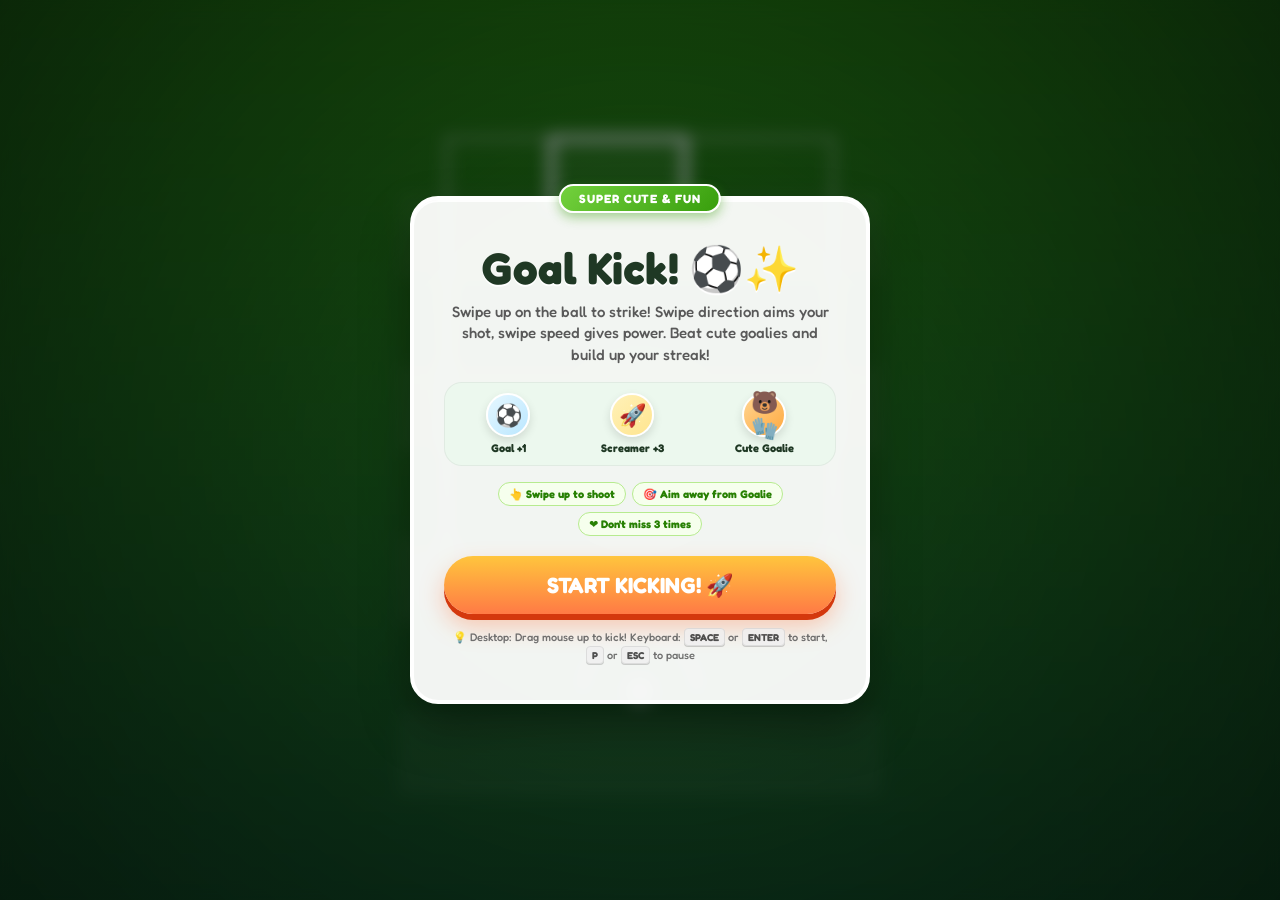
==== goalkick.html @ 9839321a "Goal Kick: Separate HTML, CSS, JS, BGM loop, event SFX tones, child friendly UI, full screen playgri" ====
<!DOCTYPE html>
<html lang="en">
<head>
  <meta charset="utf-8">
  <meta name="viewport" content="width=device-width, initial-scale=1.0, maximum-scale=1.0, user-scalable=no, viewport-fit=cover">
  <meta name="theme-color" content="#278003">
  <title>Goal Kick! - Child Friendly Soccer Arcade</title>

  <!-- SEO & Meta -->
  <meta name="description" content="A super fun, child-friendly Goal Kick soccer arcade game! Swipe up on the ball to score goals against cute goalies in full screen!">
  <meta name="keywords" content="goal kick, soccer game, kids game, html5 game, mobile arcade">

  <!-- Google Fonts -->
  <link rel="preconnect" href="https://fonts.googleapis.com">
  <link rel="preconnect" href="https://fonts.gstatic.com" crossorigin>
  <link href="https://fonts.googleapis.com/css2?family=Fredoka:wght@400;500;600;700&display=swap" rel="stylesheet">

  <!-- Stylesheet -->
  <link rel="stylesheet" href="style.css">
</head>
<body>

  <!-- Fullscreen Canvas Playfield -->
  <canvas id="gameCanvas"></canvas>

  <!-- HUD Top Navigation Bar -->
  <div id="hud" class="hud-container hidden">
    <div class="hud-item score-box">
      <span class="hud-label">SCORE</span>
      <span id="scoreText" class="hud-value">0</span>
    </div>

    <div class="hud-item level-box">
      <span class="hud-label" id="tierNameText">PRACTICE</span>
      <span id="streakText" class="hud-subvalue">Streak 0</span>
    </div>

    <div class="hud-item status-box">
      <div class="lives-box" id="livesContainer">
        <!-- Dynamic Hearts rendered here -->
      </div>
      <div class="best-box">
        <span class="best-label">BEST:</span>
        <span id="bestHudText" class="best-value">0</span>
      </div>
    </div>
  </div>

  <!-- Start Screen Overlay -->
  <div class="overlay-layer" id="titleScreen">
    <div class="game-card bounce-in">
      <div class="card-badge">SUPER CUTE & FUN</div>
      <h1 class="game-title">Goal Kick! ⚽✨</h1>
      <p class="game-subtitle">Swipe up on the ball to strike! Swipe direction aims your shot, swipe speed gives power. Beat cute goalies and build up your streak!</p>

      <div class="character-preview">
        <div class="preview-item">
          <div class="char-avatar ball-bg">⚽</div>
          <span class="char-label">Goal +1</span>
        </div>
        <div class="preview-item">
          <div class="char-avatar fire-bg">🚀</div>
          <span class="char-label">Screamer +3</span>
        </div>
        <div class="preview-item">
          <div class="char-avatar bear-bg">🐻🧤</div>
          <span class="char-label">Cute Goalie</span>
        </div>
      </div>

      <div class="rules-summary">
        <div class="rule-chip">👆 Swipe up to shoot</div>
        <div class="rule-chip">🎯 Aim away from Goalie</div>
        <div class="rule-chip">❤️ Don't miss 3 times</div>
      </div>

      <button class="play-btn" id="startBtn">
        <span>START KICKING! 🚀</span>
      </button>

      <div class="desktop-hint">
        <span>💡 Desktop: Drag mouse up to kick! Keyboard: <kbd>SPACE</kbd> or <kbd>ENTER</kbd> to start, <kbd>P</kbd> or <kbd>ESC</kbd> to pause</span>
      </div>
    </div>
  </div>

  <!-- Game Over Overlay -->
  <div class="overlay-layer hidden" id="gameOverScreen">
    <div class="game-card pop-in" id="overCard">
      <div class="card-badge orange-badge">FULL TIME</div>
      <h2 class="over-title" id="overTitle">Great Kick! 🎉</h2>
      <p class="over-reason" id="overReasonText">Out of chances!</p>

      <div class="score-display">
        <span class="score-label">FINAL SCORE</span>
        <span class="final-score" id="finalScoreText">0</span>
      </div>

      <div class="stats-row">
        <div class="stat-pill">
          <span class="stat-icon">⚽</span>
          <span id="goalsText">0 Goals</span>
        </div>
        <div class="stat-pill">
          <span class="stat-icon">🔥</span>
          <span id="bestStreakText">Best Streak 0</span>
        </div>
      </div>

      <div class="best-score-banner" id="bestBanner">
        🏆 Best Score: <span id="bestScoreText">0</span>
      </div>

      <button class="play-btn again-btn" id="againBtn">
        <span>KICK AGAIN 🔄</span>
      </button>
    </div>
  </div>

  <!-- Pause Overlay -->
  <div class="overlay-layer hidden" id="pauseScreen">
    <div class="game-card pop-in">
      <div class="card-badge blue-badge">PAUSED</div>
      <h2 class="game-title">Game Paused ⏸️</h2>
      <p class="game-subtitle">Taking a quick water break? The goalie is waiting!</p>

      <button class="play-btn" id="resumeBtn">
        <span>RESUME GAME ▶️</span>
      </button>

      <div class="desktop-hint">
        <span>💡 Press <kbd>P</kbd> or <kbd>ESC</kbd> to resume</span>
      </div>
    </div>
  </div>

  <!-- Main Game Engine Script -->
  <script src="script.js"></script>
</body>
</html>
---- style.css ----
/* ==========================================================================
   Goal Kick! - Child Friendly & Responsive CSS Design System
   Dual Support for Mobile Devices & Large Desktop Monitors
   ========================================================================== */

:root {
  --primary-font: "Fredoka", "Trebuchet MS", system-ui, -apple-system, sans-serif;
  --bg-pitch-top: #389e0d;
  --bg-pitch-bottom: #1e7a3d;
  --card-bg: rgba(255, 255, 255, 0.95);
  --text-dark: #1f3824;
  --text-muted: #595959;
  --accent-yellow: #ffc53d;
  --accent-orange: #ff7a45;
  --accent-pink: #ff4d4f;
  --accent-blue: #4096ff;
  --accent-green: #52c41a;
  --shadow-color: rgba(5, 25, 10, 0.28);
  --radius-lg: 28px;
  --radius-md: 18px;
  --radius-pill: 999px;
}

* {
  box-sizing: border-box;
  margin: 0;
  padding: 0;
  -webkit-tap-highlight-color: transparent;
  user-select: none;
  -webkit-user-select: none;
}

html, body {
  width: 100%;
  height: 100%;
  overflow: hidden;
  position: fixed;
  inset: 0;
  font-family: var(--primary-font);
  background: radial-gradient(circle at 50% 30%, #52c41a 0%, #278003 60%, #0f4023 100%);
  touch-action: none;
  overscroll-behavior: none;
}

/* --------------------------------------------------------------------------
   Canvas (Responsive Canvas Engine)
   -------------------------------------------------------------------------- */
canvas#gameCanvas {
  position: fixed;
  inset: 0;
  width: 100%;
  height: 100%;
  display: block;
  z-index: 1;
  cursor: grab;
}

canvas#gameCanvas:active {
  cursor: grabbing;
}

/* --------------------------------------------------------------------------
   HUD Top Navigation Bar (Mobile & Desktop Responsive)
   -------------------------------------------------------------------------- */
.hud-container {
  position: fixed;
  top: max(10px, env(safe-area-inset-top));
  left: 50%;
  transform: translateX(-50%);
  width: calc(100% - 24px);
  max-width: 540px;
  z-index: 10;
  display: flex;
  align-items: center;
  justify-content: space-between;
  padding: 8px 16px;
  background: rgba(255, 255, 255, 0.94);
  backdrop-filter: blur(14px);
  -webkit-backdrop-filter: blur(14px);
  border: 3px solid rgba(255, 255, 255, 0.95);
  border-radius: var(--radius-pill);
  box-shadow: 0 10px 28px var(--shadow-color), 0 3px 8px rgba(0,0,0,0.1);
  transition: opacity 0.3s ease, transform 0.3s ease;
}

.hud-container.hidden {
  opacity: 0;
  pointer-events: none;
  transform: translate(-50%, -24px);
}

.hud-item {
  display: flex;
  flex-direction: column;
  align-items: center;
}

.score-box {
  align-items: flex-start;
}

.hud-label {
  font-size: 10px;
  font-weight: 700;
  letter-spacing: 0.08em;
  color: #8c8c8c;
}

.hud-value {
  font-size: clamp(20px, 3.5vw, 28px);
  font-weight: 700;
  color: #1f3824;
  line-height: 1;
  text-shadow: 0 1px 0 #fff;
}

.hud-subvalue {
  font-size: clamp(13px, 2.8vw, 16px);
  font-weight: 700;
  color: #389e0d;
}

.level-box {
  align-items: center;
}

/* Status Box: Hearts & Best */
.status-box {
  align-items: flex-end;
  gap: 2px;
}

.lives-box {
  display: flex;
  flex-direction: row;
  gap: 4px;
  align-items: center;
}

.heart-icon {
  font-size: clamp(16px, 3vw, 20px);
  display: inline-block;
  filter: drop-shadow(0 2px 4px rgba(255, 77, 79, 0.4));
  transition: transform 0.25s cubic-bezier(0.175, 0.885, 0.32, 1.275);
}

.heart-icon.lost {
  filter: grayscale(1) opacity(0.3);
  transform: scale(0.75);
}

.best-box {
  display: flex;
  align-items: center;
  gap: 4px;
  font-size: 11px;
  font-weight: 700;
  color: #8c8c8c;
}

.best-value {
  color: #d48806;
}

/* --------------------------------------------------------------------------
   Overlay Layers (Title, Game Over, Pause)
   -------------------------------------------------------------------------- */
.overlay-layer {
  position: fixed;
  inset: 0;
  z-index: 20;
  display: flex;
  align-items: center;
  justify-content: center;
  padding: 20px;
  background: radial-gradient(circle at center, rgba(10, 40, 20, 0.45) 0%, rgba(5, 20, 10, 0.82) 100%);
  backdrop-filter: blur(8px);
  -webkit-backdrop-filter: blur(8px);
  transition: opacity 0.3s ease;
}

.overlay-layer.hidden {
  display: none !important;
}

.game-card {
  width: 100%;
  max-width: 440px;
  background: var(--card-bg);
  border-radius: var(--radius-lg);
  padding: clamp(24px, 5vw, 36px) clamp(20px, 4vw, 30px);
  text-align: center;
  position: relative;
  box-shadow: 0 24px 48px rgba(0, 0, 0, 0.36), inset 0 2px 0 rgba(255, 255, 255, 0.9);
  border: 4px solid #ffffff;
}

/* Animations */
.bounce-in {
  animation: bounceIn 0.6s cubic-bezier(0.175, 0.885, 0.32, 1.275) both;
}

.pop-in {
  animation: popIn 0.4s cubic-bezier(0.34, 1.56, 0.64, 1) both;
}

@keyframes bounceIn {
  0% { opacity: 0; transform: scale(0.5) translateY(40px); }
  60% { opacity: 1; transform: scale(1.04) translateY(-6px); }
  100% { transform: scale(1) translateY(0); }
}

@keyframes popIn {
  0% { opacity: 0; transform: scale(0.85); }
  100% { opacity: 1; transform: scale(1); }
}

/* Card Badge */
.card-badge {
  position: absolute;
  top: -16px;
  left: 50%;
  transform: translateX(-50%);
  background: linear-gradient(135deg, #73d13d, #389e0d);
  color: #ffffff;
  font-size: 12px;
  font-weight: 700;
  letter-spacing: 0.08em;
  padding: 5px 18px;
  border-radius: var(--radius-pill);
  box-shadow: 0 4px 12px rgba(56, 158, 13, 0.45);
  border: 2px solid #ffffff;
}

.orange-badge {
  background: linear-gradient(135deg, #ff7a45, #d4380d);
  box-shadow: 0 4px 12px rgba(212, 56, 13, 0.45);
}

.blue-badge {
  background: linear-gradient(135deg, #4096ff, #0958d9);
  box-shadow: 0 4px 12px rgba(9, 88, 217, 0.45);
}

/* Titles & Typography */
.game-title {
  font-size: clamp(32px, 7vw, 44px);
  font-weight: 700;
  color: var(--text-dark);
  line-height: 1.1;
  margin-top: 8px;
  margin-bottom: 8px;
  text-shadow: 0 2px 0 #fff;
}

.game-subtitle {
  font-size: clamp(13px, 2.8vw, 15px);
  font-weight: 500;
  color: var(--text-muted);
  line-height: 1.45;
  margin-bottom: 16px;
}

/* Character Preview Bar */
.character-preview {
  display: flex;
  justify-content: space-around;
  margin: 14px 0 16px;
  padding: 10px 6px;
  background: rgba(235, 248, 238, 0.85);
  border-radius: var(--radius-md);
  border: 1px solid rgba(0, 0, 0, 0.05);
}

.preview-item {
  display: flex;
  flex-direction: column;
  align-items: center;
  gap: 4px;
}

.char-avatar {
  width: clamp(38px, 7.5vw, 44px);
  height: clamp(38px, 7.5vw, 44px);
  border-radius: 50%;
  display: flex;
  align-items: center;
  justify-content: center;
  font-size: clamp(18px, 3.5vw, 22px);
  box-shadow: 0 4px 10px rgba(0,0,0,0.12);
  border: 2px solid #ffffff;
  transition: transform 0.2s ease;
}

.char-avatar:hover {
  transform: scale(1.15) rotate(6deg);
}

.ball-bg { background: linear-gradient(135deg, #e6f7ff, #bae7ff); }
.fire-bg { background: linear-gradient(135deg, #fff1b8, #ffe58f); }
.bear-bg { background: linear-gradient(135deg, #ffd591, #ffa940); }

.char-label {
  font-size: 11px;
  font-weight: 700;
  color: var(--text-dark);
}

/* Rules Summary Chips */
.rules-summary {
  display: flex;
  flex-wrap: wrap;
  gap: 6px;
  justify-content: center;
  margin-bottom: 20px;
}

.rule-chip {
  background: #f6ffed;
  border: 1px solid #b7eb8f;
  color: #278003;
  font-size: 11px;
  font-weight: 700;
  padding: 4px 10px;
  border-radius: var(--radius-pill);
}

/* Buttons with Hover & Active States */
.play-btn {
  width: 100%;
  font-family: inherit;
  font-size: clamp(18px, 4vw, 22px);
  font-weight: 700;
  color: #ffffff;
  background: linear-gradient(180deg, #ffc53d 0%, #ff7a45 100%);
  border: none;
  border-radius: var(--radius-pill);
  padding: 16px 28px;
  cursor: pointer;
  box-shadow: 0 6px 0 #d4380d, 0 12px 24px rgba(255, 122, 69, 0.4);
  transition: transform 0.15s cubic-bezier(0.175, 0.885, 0.32, 1.275), box-shadow 0.15s ease;
  position: relative;
  overflow: hidden;
}

.play-btn:hover {
  transform: translateY(-2px);
  box-shadow: 0 8px 0 #d4380d, 0 16px 28px rgba(255, 122, 69, 0.48);
}

.play-btn:active {
  transform: translateY(4px);
  box-shadow: 0 2px 0 #d4380d, 0 6px 12px rgba(255, 122, 69, 0.3);
}

.again-btn {
  background: linear-gradient(180deg, #73d13d 0%, #389e0d 100%);
  box-shadow: 0 6px 0 #237804, 0 12px 24px rgba(56, 158, 13, 0.4);
}

.again-btn:hover {
  box-shadow: 0 8px 0 #237804, 0 16px 28px rgba(56, 158, 13, 0.48);
}

.again-btn:active {
  box-shadow: 0 2px 0 #237804, 0 6px 12px rgba(56, 158, 13, 0.3);
}

/* Desktop Keyboard Hint */
.desktop-hint {
  margin-top: 14px;
  font-size: 11px;
  font-weight: 500;
  color: var(--text-muted);
  opacity: 0.85;
}

kbd {
  background: #f0f0f0;
  border: 1px solid #d9d9d9;
  border-radius: 4px;
  box-shadow: 0 1px 0 rgba(0,0,0,0.2);
  color: #333;
  display: inline-block;
  font-family: inherit;
  font-size: 10px;
  font-weight: 700;
  padding: 2px 5px;
}

/* Game Over Card Details */
.over-title {
  font-size: clamp(24px, 5vw, 32px);
  font-weight: 700;
  color: var(--text-dark);
  margin-top: 8px;
  margin-bottom: 2px;
}

.over-reason {
  font-size: 14px;
  font-weight: 600;
  color: #ff4d4f;
  margin-bottom: 10px;
}

.score-display {
  margin: 8px 0 14px;
  padding: 10px;
  background: linear-gradient(135deg, #f6ffed, #d9f7be);
  border-radius: var(--radius-md);
  border: 2px dashed #b7eb8f;
}

.score-label {
  font-size: 11px;
  font-weight: 700;
  color: #278003;
  letter-spacing: 0.08em;
  display: block;
}

.final-score {
  font-size: clamp(40px, 9vw, 58px);
  font-weight: 700;
  color: #135200;
  line-height: 1;
}

.stats-row {
  display: flex;
  gap: 10px;
  justify-content: center;
  margin-bottom: 14px;
}

.stat-pill {
  flex: 1;
  background: #f5f5f5;
  padding: 8px 10px;
  border-radius: var(--radius-pill);
  font-size: 12px;
  font-weight: 600;
  color: var(--text-dark);
  display: flex;
  align-items: center;
  justify-content: center;
  gap: 6px;
}

.best-score-banner {
  font-size: 13px;
  font-weight: 700;
  color: #389e0d;
  background: #f6ffed;
  border: 1px solid #b7eb8f;
  padding: 6px 12px;
  border-radius: var(--radius-pill);
  margin-bottom: 18px;
  display: inline-block;
}

/* Media Queries for Desktop & Tablet */
@media (min-width: 768px) {
  .hud-container {
    padding: 10px 24px;
  }
  .game-card {
    max-width: 460px;
  }
}
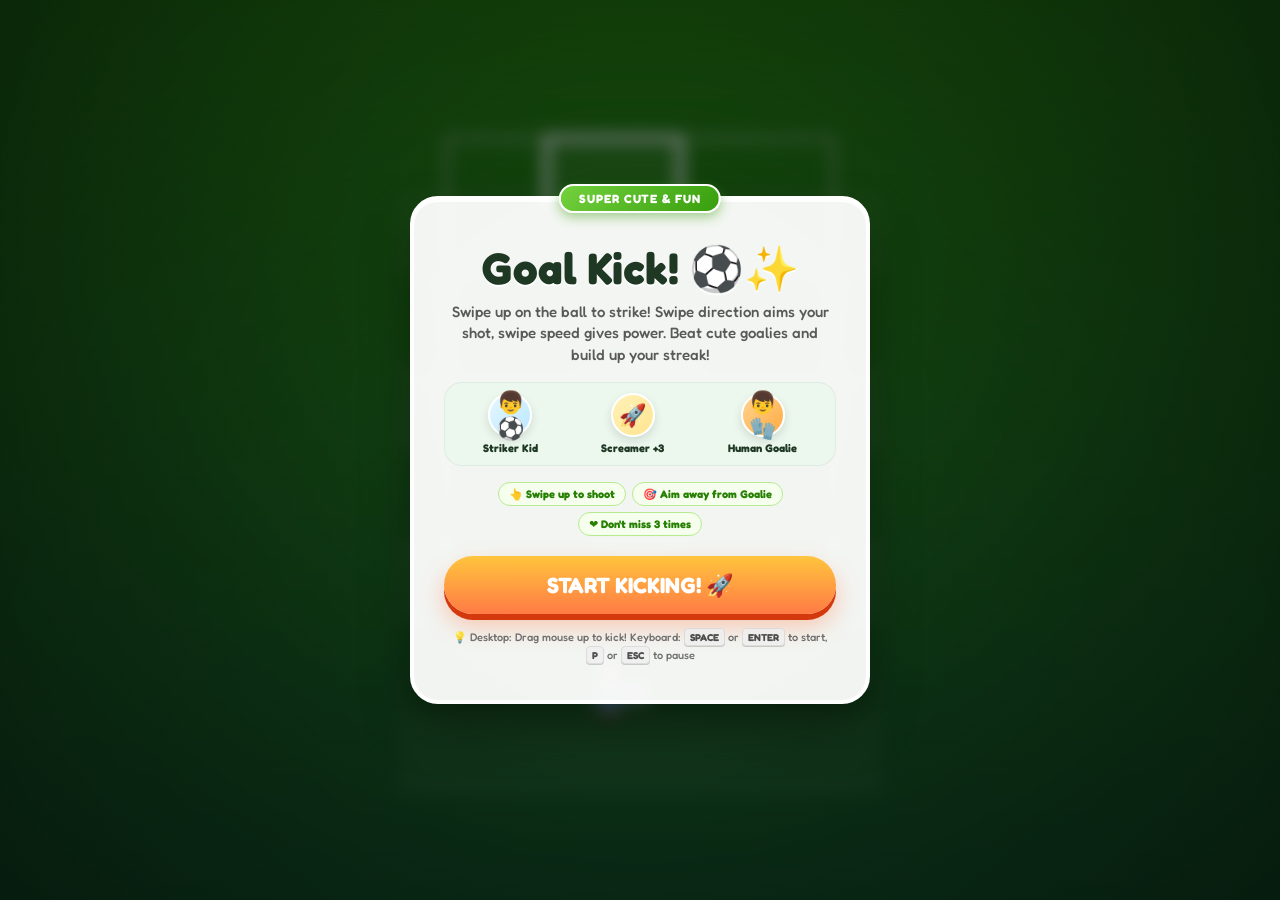
==== commit e36533c8: "Add human kicker character with leg swing animation and human goalkeeper player" ====
--- a/goalkick.html
+++ b/goalkick.html
@@ -55,16 +55,16 @@
 
       <div class="character-preview">
         <div class="preview-item">
-          <div class="char-avatar ball-bg">⚽</div>
-          <span class="char-label">Goal +1</span>
+          <div class="char-avatar ball-bg">👦⚽</div>
+          <span class="char-label">Striker Kid</span>
         </div>
         <div class="preview-item">
           <div class="char-avatar fire-bg">🚀</div>
           <span class="char-label">Screamer +3</span>
         </div>
         <div class="preview-item">
-          <div class="char-avatar bear-bg">🐻🧤</div>
-          <span class="char-label">Cute Goalie</span>
+          <div class="char-avatar bear-bg">👦🧤</div>
+          <span class="char-label">Human Goalie</span>
         </div>
       </div>
 
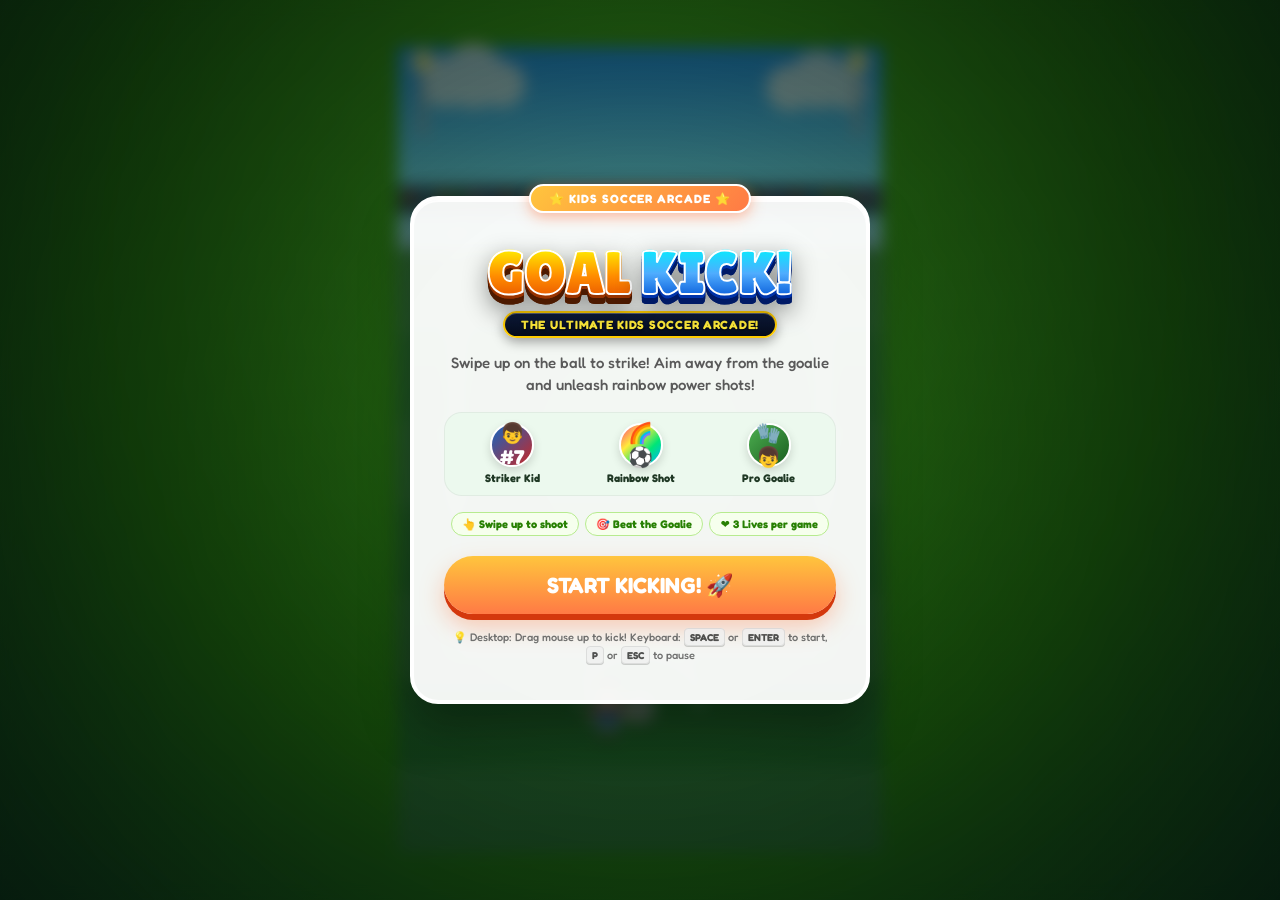
==== commit 23799e07: "Update Goal Kick UI matching arcade image design and position point notifications strictly above goa" ====
--- a/goalkick.html
+++ b/goalkick.html
@@ -4,16 +4,16 @@
   <meta charset="utf-8">
   <meta name="viewport" content="width=device-width, initial-scale=1.0, maximum-scale=1.0, user-scalable=no, viewport-fit=cover">
   <meta name="theme-color" content="#278003">
-  <title>Goal Kick! - Child Friendly Soccer Arcade</title>
+  <title>Goal Kick! - The Ultimate Kids Soccer Arcade</title>
 
   <!-- SEO & Meta -->
   <meta name="description" content="A super fun, child-friendly Goal Kick soccer arcade game! Swipe up on the ball to score goals against cute goalies in full screen!">
   <meta name="keywords" content="goal kick, soccer game, kids game, html5 game, mobile arcade">
 
-  <!-- Google Fonts -->
+  <!-- Google Fonts: Lilita One & Fredoka -->
   <link rel="preconnect" href="https://fonts.googleapis.com">
   <link rel="preconnect" href="https://fonts.gstatic.com" crossorigin>
-  <link href="https://fonts.googleapis.com/css2?family=Fredoka:wght@400;500;600;700&display=swap" rel="stylesheet">
+  <link href="https://fonts.googleapis.com/css2?family=Fredoka:wght@400;600;700;900&family=Lilita+One&display=swap" rel="stylesheet">
 
   <!-- Stylesheet -->
   <link rel="stylesheet" href="style.css">
@@ -49,29 +49,36 @@
   <!-- Start Screen Overlay -->
   <div class="overlay-layer" id="titleScreen">
     <div class="game-card bounce-in">
-      <div class="card-badge">SUPER CUTE & FUN</div>
-      <h1 class="game-title">Goal Kick! ⚽✨</h1>
-      <p class="game-subtitle">Swipe up on the ball to strike! Swipe direction aims your shot, swipe speed gives power. Beat cute goalies and build up your streak!</p>
+      <div class="card-badge arcade-badge">⭐ KIDS SOCCER ARCADE ⭐</div>
+      
+      <!-- 3D Arcade Title Logo matching image -->
+      <h1 class="logo-title">
+        <span class="word-goal">GOAL</span>
+        <span class="word-kick">KICK!</span>
+      </h1>
+      <div class="tagline-banner">THE ULTIMATE KIDS SOCCER ARCADE!</div>
+
+      <p class="game-subtitle">Swipe up on the ball to strike! Aim away from the goalie and unleash rainbow power shots!</p>
 
       <div class="character-preview">
         <div class="preview-item">
-          <div class="char-avatar ball-bg">👦⚽</div>
+          <div class="char-avatar striker-bg">👦#7</div>
           <span class="char-label">Striker Kid</span>
         </div>
         <div class="preview-item">
-          <div class="char-avatar fire-bg">🚀</div>
-          <span class="char-label">Screamer +3</span>
+          <div class="char-avatar rainbow-bg">🌈⚽</div>
+          <span class="char-label">Rainbow Shot</span>
         </div>
         <div class="preview-item">
-          <div class="char-avatar bear-bg">👦🧤</div>
-          <span class="char-label">Human Goalie</span>
+          <div class="char-avatar goalie-bg">🧤👦</div>
+          <span class="char-label">Pro Goalie</span>
         </div>
       </div>
 
       <div class="rules-summary">
         <div class="rule-chip">👆 Swipe up to shoot</div>
-        <div class="rule-chip">🎯 Aim away from Goalie</div>
-        <div class="rule-chip">❤️ Don't miss 3 times</div>
+        <div class="rule-chip">🎯 Beat the Goalie</div>
+        <div class="rule-chip">❤️ 3 Lives per game</div>
       </div>
 
       <button class="play-btn" id="startBtn">
@@ -138,3 +145,4 @@
   <script src="script.js"></script>
 </body>
 </html>
+
--- a/style.css
+++ b/style.css
@@ -230,6 +230,15 @@
   border-radius: var(--radius-pill);
   box-shadow: 0 4px 12px rgba(56, 158, 13, 0.45);
   border: 2px solid #ffffff;
+  white-space: nowrap;
+}
+
+.arcade-badge {
+  background: linear-gradient(135deg, #ffc53d, #ff7a45);
+  box-shadow: 0 4px 14px rgba(255, 122, 69, 0.5);
+  border: 2px solid #ffffff;
+  color: #ffffff;
+  font-weight: 900;
 }
 
 .orange-badge {
@@ -242,7 +251,54 @@
   box-shadow: 0 4px 12px rgba(9, 88, 217, 0.45);
 }
 
-/* Titles & Typography */
+/* 3D Arcade Titles & Tagline Banner (Matches Image) */
+.logo-title {
+  font-family: "Lilita One", "Fredoka", cursive, sans-serif;
+  font-size: clamp(42px, 9vw, 58px);
+  line-height: 0.95;
+  margin-top: 10px;
+  margin-bottom: 4px;
+  display: flex;
+  justify-content: center;
+  align-items: center;
+  gap: 10px;
+  text-transform: uppercase;
+}
+
+.word-goal {
+  background: linear-gradient(180deg, #fff700 0%, #ff8c00 55%, #e65100 100%);
+  -webkit-background-clip: text;
+  -webkit-text-fill-color: transparent;
+  filter: drop-shadow(0 3px 0 #993300) drop-shadow(0 6px 0 #4d1a00) drop-shadow(0 8px 12px rgba(0,0,0,0.4));
+  -webkit-text-stroke: 2px #ffffff;
+  letter-spacing: 0.02em;
+}
+
+.word-kick {
+  background: linear-gradient(180deg, #00f2fe 0%, #4facfe 50%, #0052d4 100%);
+  -webkit-background-clip: text;
+  -webkit-text-fill-color: transparent;
+  filter: drop-shadow(0 3px 0 #0033aa) drop-shadow(0 6px 0 #001a66) drop-shadow(0 8px 12px rgba(0,0,0,0.4));
+  -webkit-text-stroke: 2px #ffffff;
+  letter-spacing: 0.02em;
+}
+
+.tagline-banner {
+  background: linear-gradient(180deg, #0d1b3e 0%, #050b1a 100%);
+  border: 2px solid #ffcc00;
+  color: #ffeb3b;
+  font-family: "Fredoka", sans-serif;
+  font-weight: 900;
+  font-size: clamp(10px, 2.2vw, 12px);
+  letter-spacing: 0.06em;
+  padding: 4px 16px;
+  border-radius: var(--radius-pill);
+  box-shadow: 0 4px 12px rgba(0, 0, 0, 0.35), inset 0 1px 0 rgba(255,255,255,0.3);
+  margin: 6px auto 14px;
+  display: inline-block;
+  text-shadow: 0 1px 2px rgba(0,0,0,0.8);
+}
+
 .game-title {
   font-size: clamp(32px, 7vw, 44px);
   font-weight: 700;
@@ -286,19 +342,21 @@
   display: flex;
   align-items: center;
   justify-content: center;
-  font-size: clamp(18px, 3.5vw, 22px);
-  box-shadow: 0 4px 10px rgba(0,0,0,0.12);
+  font-size: clamp(16px, 3.2vw, 20px);
+  font-weight: 700;
+  box-shadow: 0 4px 10px rgba(0,0,0,0.15);
   border: 2px solid #ffffff;
   transition: transform 0.2s ease;
+  color: #fff;
 }
 
 .char-avatar:hover {
   transform: scale(1.15) rotate(6deg);
 }
 
-.ball-bg { background: linear-gradient(135deg, #e6f7ff, #bae7ff); }
-.fire-bg { background: linear-gradient(135deg, #fff1b8, #ffe58f); }
-.bear-bg { background: linear-gradient(135deg, #ffd591, #ffa940); }
+.striker-bg { background: linear-gradient(135deg, #1565c0 0%, #c62828 100%); }
+.rainbow-bg { background: linear-gradient(135deg, #ff4081, #ffeb3b, #00e676, #00b0ff); }
+.goalie-bg  { background: linear-gradient(135deg, #4caf50 0%, #1b5e20 100%); }
 
 .char-label {
   font-size: 11px;
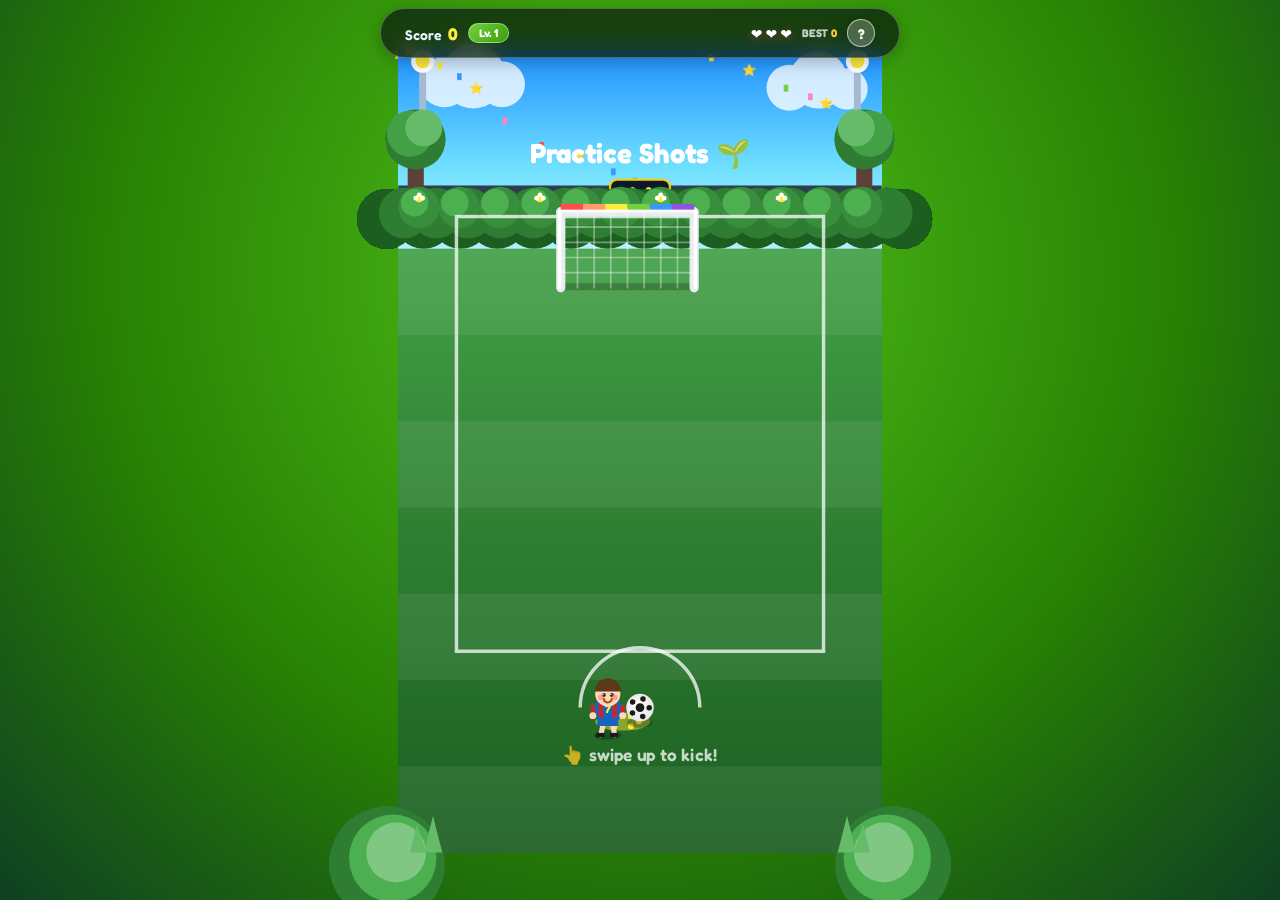
==== commit 919c8fa3: "Redesign UI to follow minimal playfield-first hyper-casual design: instant playfield start, compact " ====
--- a/goalkick.html
+++ b/goalkick.html
@@ -4,11 +4,11 @@
   <meta charset="utf-8">
   <meta name="viewport" content="width=device-width, initial-scale=1.0, maximum-scale=1.0, user-scalable=no, viewport-fit=cover">
   <meta name="theme-color" content="#278003">
-  <title>Goal Kick! - The Ultimate Kids Soccer Arcade</title>
+  <title>Goal Kick! - Minimal Playfield-First Soccer Arcade</title>
 
   <!-- SEO & Meta -->
-  <meta name="description" content="A super fun, child-friendly Goal Kick soccer arcade game! Swipe up on the ball to score goals against cute goalies in full screen!">
-  <meta name="keywords" content="goal kick, soccer game, kids game, html5 game, mobile arcade">
+  <meta name="description" content="A super fun, minimal playfield-first Goal Kick soccer arcade game! Swipe up on the ball to score goals!">
+  <meta name="keywords" content="goal kick, soccer game, html5 game, mobile arcade">
 
   <!-- Google Fonts: Lilita One & Fredoka -->
   <link rel="preconnect" href="https://fonts.googleapis.com">
@@ -20,78 +20,40 @@
 </head>
 <body>
 
-  <!-- Fullscreen Canvas Playfield -->
+  <!-- Fullscreen Canvas Playfield (Dominates 95%+ of Screen) -->
   <canvas id="gameCanvas"></canvas>
 
-  <!-- HUD Top Navigation Bar -->
-  <div id="hud" class="hud-container hidden">
-    <div class="hud-item score-box">
-      <span class="hud-label">SCORE</span>
-      <span id="scoreText" class="hud-value">0</span>
+  <!-- Minimal Hyper-Casual Single-Line Top HUD Bar -->
+  <div id="hud" class="hud-container">
+    <div class="hud-left">
+      <span class="hud-inline-score">Score <strong id="scoreText">0</strong></span>
+      <span class="hud-pill-badge" id="tierNameText">Lv. 1</span>
     </div>
 
-    <div class="hud-item level-box">
-      <span class="hud-label" id="tierNameText">PRACTICE</span>
-      <span id="streakText" class="hud-subvalue">Streak 0</span>
-    </div>
-
-    <div class="hud-item status-box">
+    <div class="hud-right">
       <div class="lives-box" id="livesContainer">
         <!-- Dynamic Hearts rendered here -->
       </div>
-      <div class="best-box">
-        <span class="best-label">BEST:</span>
-        <span id="bestHudText" class="best-value">0</span>
+      <span class="hud-inline-best">BEST <strong id="bestHudText">0</strong></span>
+      <button class="help-btn" id="helpBtn" aria-label="Help">?</button>
+    </div>
+  </div>
+
+  <!-- Compact How to Play Help Modal (Opened by ? button) -->
+  <div class="overlay-layer hidden" id="helpModal">
+    <div class="help-card pop-in">
+      <button class="modal-close-btn" id="closeHelpBtn" aria-label="Close">×</button>
+      <h3 class="help-title">How to Play</h3>
+      <div class="help-list">
+        <div class="help-item"><span>🎮</span> Swipe up on the ball to strike</div>
+        <div class="help-item"><span>🎯</span> Aim away from the Goalie</div>
+        <div class="help-item"><span>🚀</span> Swipe speed gives shot power</div>
+        <div class="help-item"><span>❤️</span> Don't miss 3 times</div>
       </div>
     </div>
   </div>
 
-  <!-- Start Screen Overlay -->
-  <div class="overlay-layer" id="titleScreen">
-    <div class="game-card bounce-in">
-      <div class="card-badge arcade-badge">⭐ KIDS SOCCER ARCADE ⭐</div>
-      
-      <!-- 3D Arcade Title Logo matching image -->
-      <h1 class="logo-title">
-        <span class="word-goal">GOAL</span>
-        <span class="word-kick">KICK!</span>
-      </h1>
-      <div class="tagline-banner">THE ULTIMATE KIDS SOCCER ARCADE!</div>
-
-      <p class="game-subtitle">Swipe up on the ball to strike! Aim away from the goalie and unleash rainbow power shots!</p>
-
-      <div class="character-preview">
-        <div class="preview-item">
-          <div class="char-avatar striker-bg">👦#7</div>
-          <span class="char-label">Striker Kid</span>
-        </div>
-        <div class="preview-item">
-          <div class="char-avatar rainbow-bg">🌈⚽</div>
-          <span class="char-label">Rainbow Shot</span>
-        </div>
-        <div class="preview-item">
-          <div class="char-avatar goalie-bg">🧤👦</div>
-          <span class="char-label">Pro Goalie</span>
-        </div>
-      </div>
-
-      <div class="rules-summary">
-        <div class="rule-chip">👆 Swipe up to shoot</div>
-        <div class="rule-chip">🎯 Beat the Goalie</div>
-        <div class="rule-chip">❤️ 3 Lives per game</div>
-      </div>
-
-      <button class="play-btn" id="startBtn">
-        <span>START KICKING! 🚀</span>
-      </button>
-
-      <div class="desktop-hint">
-        <span>💡 Desktop: Drag mouse up to kick! Keyboard: <kbd>SPACE</kbd> or <kbd>ENTER</kbd> to start, <kbd>P</kbd> or <kbd>ESC</kbd> to pause</span>
-      </div>
-    </div>
-  </div>
-
-  <!-- Game Over Overlay -->
+  <!-- Game Over Overlay (Compact Modal) -->
   <div class="overlay-layer hidden" id="gameOverScreen">
     <div class="game-card pop-in" id="overCard">
       <div class="card-badge orange-badge">FULL TIME</div>
@@ -124,7 +86,7 @@
     </div>
   </div>
 
-  <!-- Pause Overlay -->
+  <!-- Pause Overlay (Compact Modal) -->
   <div class="overlay-layer hidden" id="pauseScreen">
     <div class="game-card pop-in">
       <div class="card-badge blue-badge">PAUSED</div>
@@ -134,10 +96,6 @@
       <button class="play-btn" id="resumeBtn">
         <span>RESUME GAME ▶️</span>
       </button>
-
-      <div class="desktop-hint">
-        <span>💡 Press <kbd>P</kbd> or <kbd>ESC</kbd> to resume</span>
-      </div>
     </div>
   </div>
 
@@ -146,3 +104,4 @@
 </body>
 </html>
 
+
--- a/style.css
+++ b/style.css
@@ -62,25 +62,31 @@
 /* --------------------------------------------------------------------------
    HUD Top Navigation Bar (Mobile & Desktop Responsive)
    -------------------------------------------------------------------------- */
+/* --------------------------------------------------------------------------
+   Minimal Hyper-Casual Single-Line Top HUD Bar
+   -------------------------------------------------------------------------- */
 .hud-container {
   position: fixed;
-  top: max(10px, env(safe-area-inset-top));
+  top: max(8px, env(safe-area-inset-top));
   left: 50%;
   transform: translateX(-50%);
-  width: calc(100% - 24px);
-  max-width: 540px;
+  width: calc(100% - 20px);
+  max-width: 520px;
   z-index: 10;
   display: flex;
   align-items: center;
   justify-content: space-between;
-  padding: 8px 16px;
-  background: rgba(255, 255, 255, 0.94);
-  backdrop-filter: blur(14px);
-  -webkit-backdrop-filter: blur(14px);
-  border: 3px solid rgba(255, 255, 255, 0.95);
-  border-radius: var(--radius-pill);
-  box-shadow: 0 10px 28px var(--shadow-color), 0 3px 8px rgba(0,0,0,0.1);
+  padding: 6px 14px;
+  background: rgba(10, 25, 15, 0.72);
+  backdrop-filter: blur(10px);
+  -webkit-backdrop-filter: blur(10px);
+  border: 1.5px solid rgba(255, 255, 255, 0.25);
+  border-radius: var(--radius-pill);
+  box-shadow: 0 4px 16px rgba(0, 0, 0, 0.25);
   transition: opacity 0.3s ease, transform 0.3s ease;
+  color: #ffffff;
+  font-size: 13px;
+  font-weight: 700;
 }
 
 .hud-container.hidden {
@@ -89,56 +95,54 @@
   transform: translate(-50%, -24px);
 }
 
-.hud-item {
-  display: flex;
-  flex-direction: column;
-  align-items: center;
-}
-
-.score-box {
-  align-items: flex-start;
-}
-
-.hud-label {
-  font-size: 10px;
-  font-weight: 700;
-  letter-spacing: 0.08em;
-  color: #8c8c8c;
-}
-
-.hud-value {
-  font-size: clamp(20px, 3.5vw, 28px);
-  font-weight: 700;
-  color: #1f3824;
-  line-height: 1;
-  text-shadow: 0 1px 0 #fff;
-}
-
-.hud-subvalue {
-  font-size: clamp(13px, 2.8vw, 16px);
-  font-weight: 700;
-  color: #389e0d;
-}
-
-.level-box {
-  align-items: center;
-}
-
-/* Status Box: Hearts & Best */
-.status-box {
-  align-items: flex-end;
-  gap: 2px;
+.hud-left, .hud-right {
+  display: flex;
+  align-items: center;
+  gap: 10px;
+}
+
+.hud-inline-score {
+  font-size: 14px;
+  font-weight: 600;
+  color: #e6f7ff;
+}
+
+.hud-inline-score strong {
+  font-size: 17px;
+  font-weight: 900;
+  color: #ffeb3b;
+  margin-left: 3px;
+}
+
+.hud-pill-badge {
+  background: linear-gradient(135deg, #73d13d, #389e0d);
+  color: #ffffff;
+  font-size: 11px;
+  font-weight: 800;
+  padding: 2px 10px;
+  border-radius: var(--radius-pill);
+  border: 1px solid rgba(255, 255, 255, 0.4);
+}
+
+.hud-inline-best {
+  font-size: 11px;
+  font-weight: 700;
+  color: rgba(255, 255, 255, 0.75);
+}
+
+.hud-inline-best strong {
+  color: #ffc53d;
 }
 
 .lives-box {
   display: flex;
   flex-direction: row;
-  gap: 4px;
+  gap: 3px;
   align-items: center;
 }
 
 .heart-icon {
-  font-size: clamp(16px, 3vw, 20px);
+  font-size: 14px;
   display: inline-block;
   filter: drop-shadow(0 2px 4px rgba(255, 77, 79, 0.4));
   transition: transform 0.25s cubic-bezier(0.175, 0.885, 0.32, 1.275);
@@ -149,35 +153,118 @@
   transform: scale(0.75);
 }
 
-.best-box {
-  display: flex;
-  align-items: center;
-  gap: 4px;
-  font-size: 11px;
-  font-weight: 700;
-  color: #8c8c8c;
-}
-
-.best-value {
-  color: #d48806;
+/* Small Circular ? Help Button */
+.help-btn {
+  width: 28px;
+  height: 28px;
+  border-radius: 50%;
+  background: rgba(255, 255, 255, 0.22);
+  border: 1.5px solid rgba(255, 255, 255, 0.6);
+  color: #ffffff;
+  font-family: var(--primary-font);
+  font-size: 14px;
+  font-weight: 900;
+  display: flex;
+  align-items: center;
+  justify-content: center;
+  cursor: pointer;
+  box-shadow: 0 2px 8px rgba(0, 0, 0, 0.2);
+  transition: transform 0.15s ease, background 0.15s ease;
+}
+
+.help-btn:hover {
+  transform: scale(1.1);
+  background: rgba(255, 255, 255, 0.35);
+}
+
+.help-btn:active {
+  transform: scale(0.95);
 }
 
 /* --------------------------------------------------------------------------
-   Overlay Layers (Title, Game Over, Pause)
+   Overlay Layers & Compact Help Modal
    -------------------------------------------------------------------------- */
 .overlay-layer {
   position: fixed;
   inset: 0;
-  z-index: 20;
-  display: flex;
-  align-items: center;
-  justify-content: center;
-  padding: 20px;
-  background: radial-gradient(circle at center, rgba(10, 40, 20, 0.45) 0%, rgba(5, 20, 10, 0.82) 100%);
-  backdrop-filter: blur(8px);
-  -webkit-backdrop-filter: blur(8px);
+  z-index: 30;
+  display: flex;
+  align-items: center;
+  justify-content: center;
+  padding: 16px;
+  background: rgba(0, 0, 0, 0.52);
+  backdrop-filter: blur(6px);
+  -webkit-backdrop-filter: blur(6px);
   transition: opacity 0.3s ease;
 }
+
+/* How to Play Compact Modal */
+.help-card {
+  width: 100%;
+  max-width: 340px;
+  background: rgba(255, 255, 255, 0.96);
+  border-radius: 22px;
+  padding: 20px 22px;
+  text-align: left;
+  position: relative;
+  box-shadow: 0 20px 40px rgba(0, 0, 0, 0.4);
+  border: 3px solid #ffffff;
+}
+
+.modal-close-btn {
+  position: absolute;
+  top: 12px;
+  right: 14px;
+  width: 28px;
+  height: 28px;
+  border-radius: 50%;
+  background: #f0f0f0;
+  border: none;
+  font-size: 18px;
+  font-weight: 700;
+  color: #595959;
+  cursor: pointer;
+  display: flex;
+  align-items: center;
+  justify-content: center;
+  line-height: 1;
+}
+
+.modal-close-btn:hover {
+  background: #e0e0e0;
+  color: #000;
+}
+
+.help-title {
+  font-size: 20px;
+  font-weight: 800;
+  color: #1f3824;
+  margin-bottom: 14px;
+}
+
+.help-list {
+  display: flex;
+  flex-direction: column;
+  gap: 10px;
+}
+
+.help-item {
+  display: flex;
+  align-items: center;
+  gap: 10px;
+  font-size: 13px;
+  font-weight: 600;
+  color: #333333;
+  background: #f6ffed;
+  padding: 8px 12px;
+  border-radius: 12px;
+  border: 1px solid #b7eb8f;
+}
+
+.help-item span {
+  font-size: 16px;
+}
+
 
 .overlay-layer.hidden {
   display: none !important;
